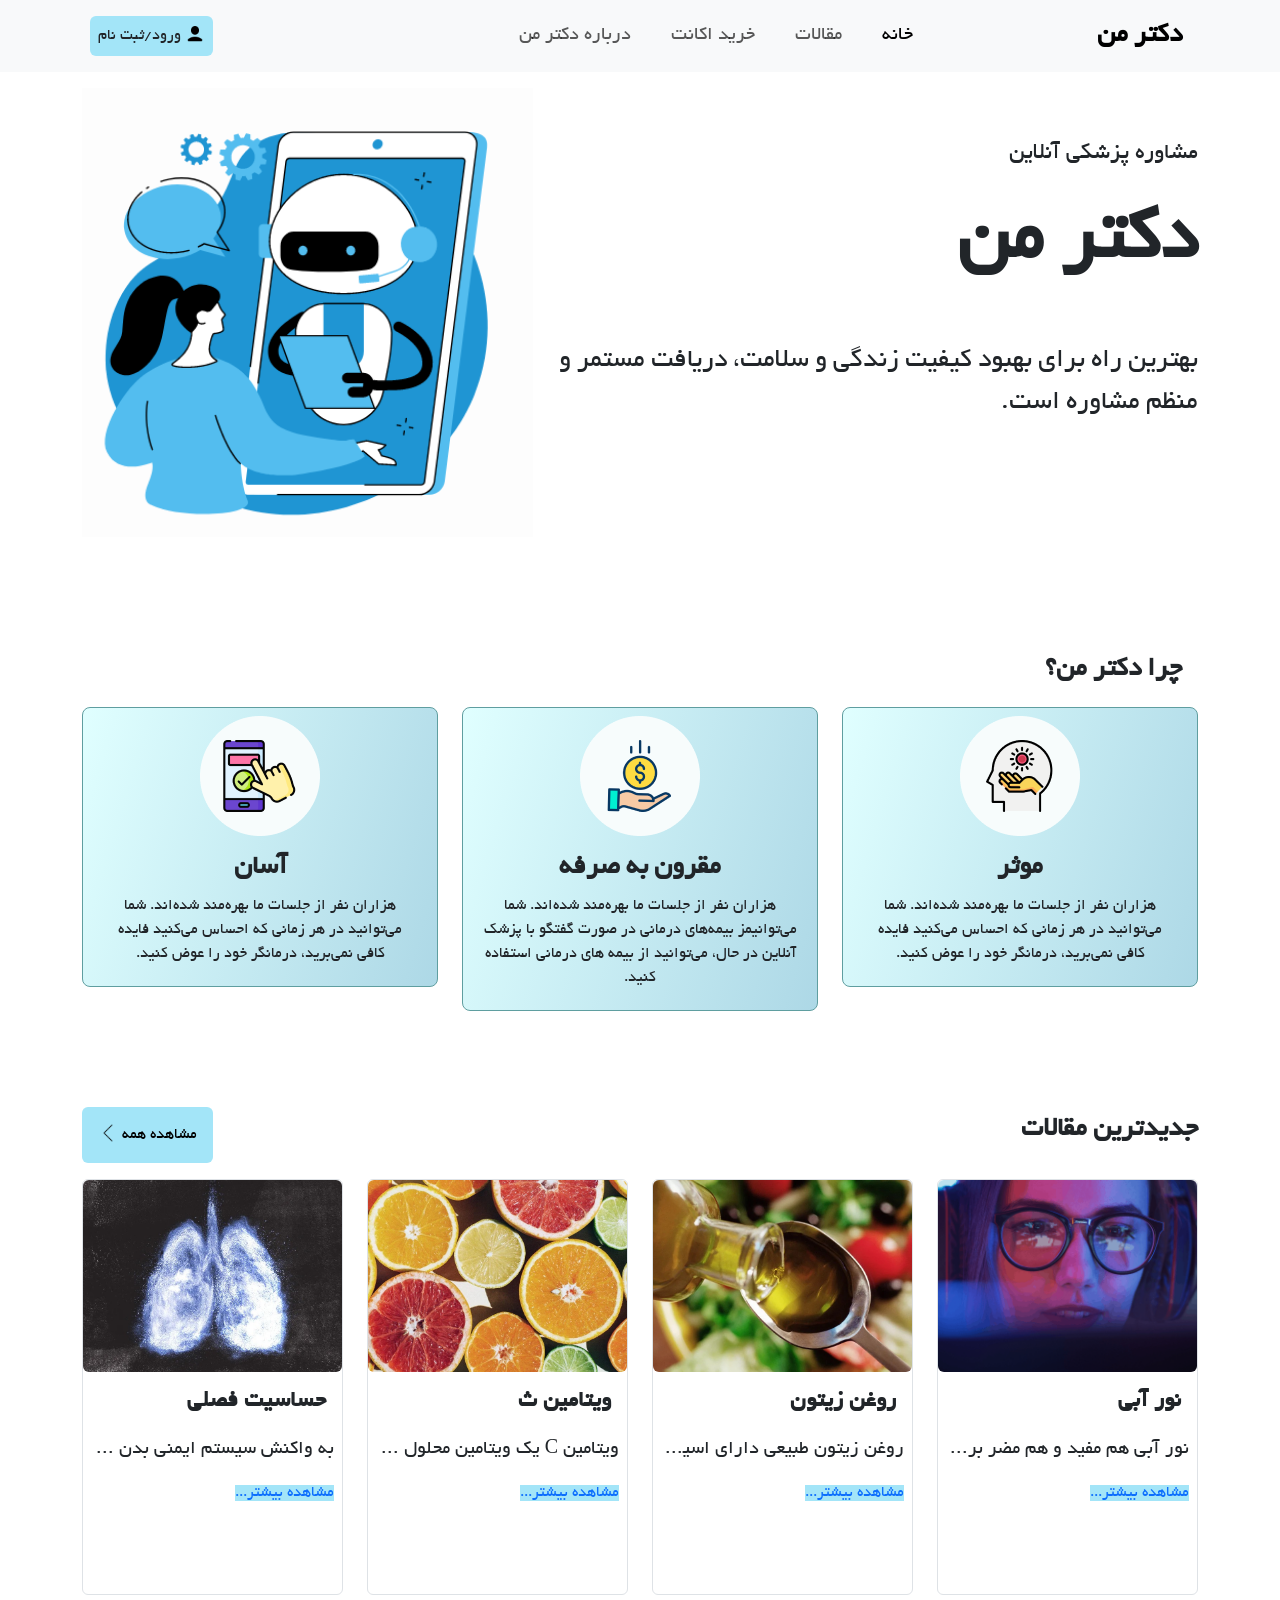
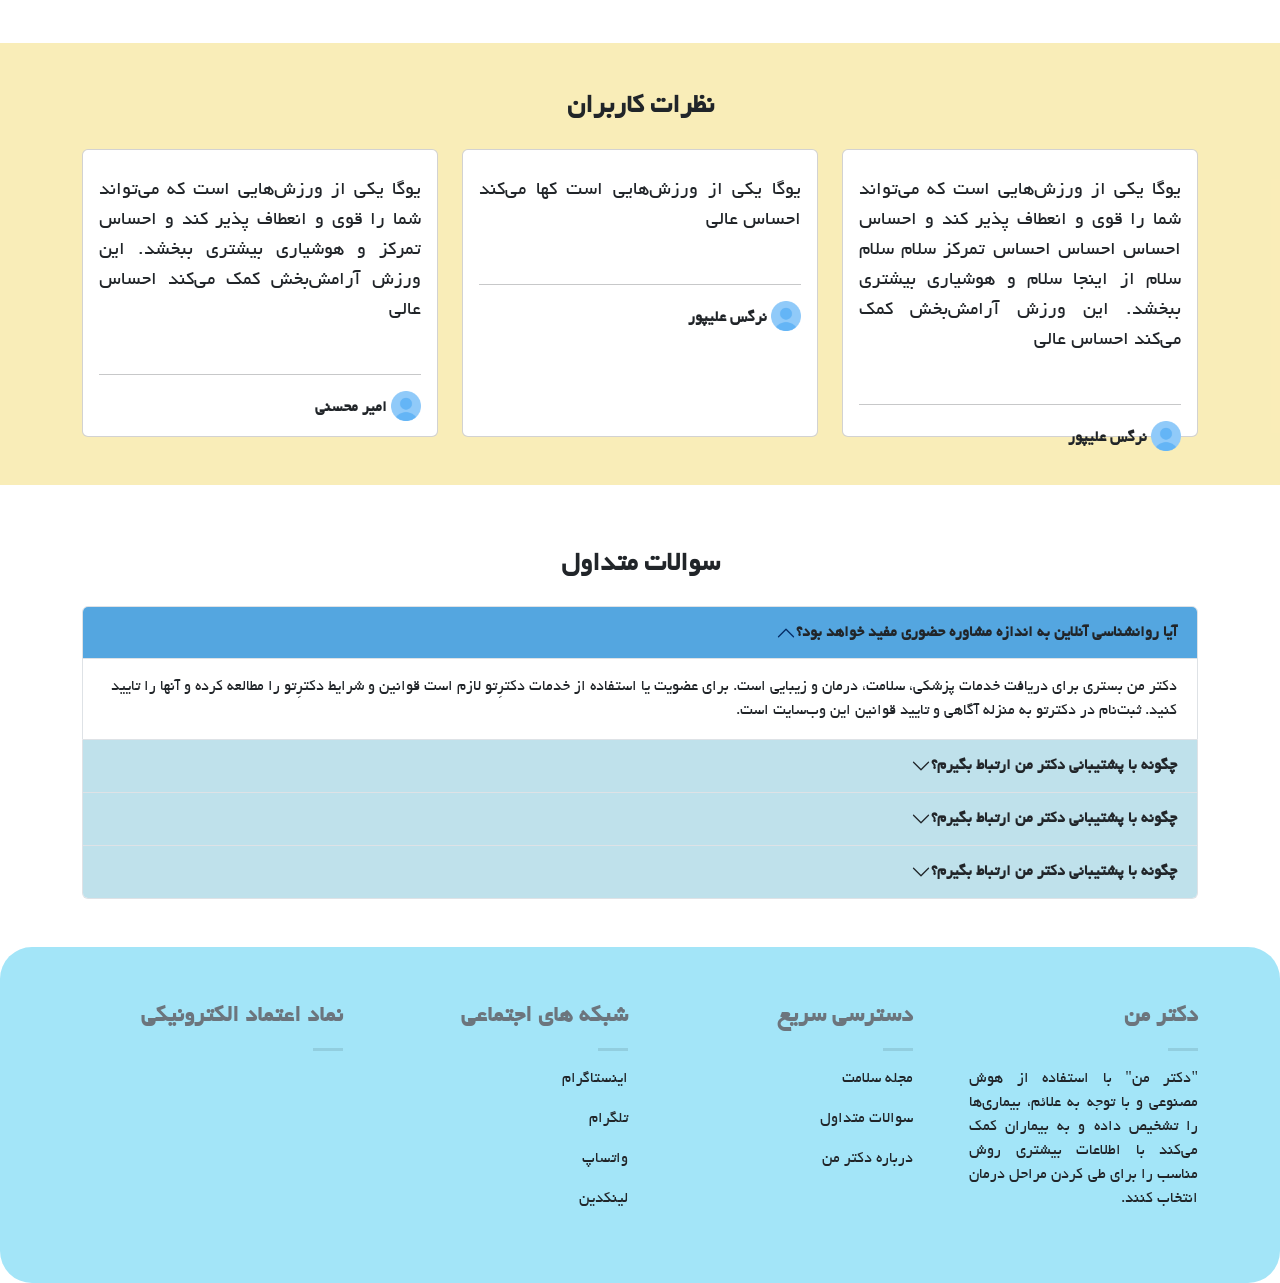
==== index.html @ 0c68558f "Add files via upload" ====
<!DOCTYPE html>
<html lang="fa">
<head>
    <meta charset="UTF-8">
    <meta name="viewport" content="width=device-width, initial-scale=1.0">
    <link href="https://cdn.jsdelivr.net/npm/bootstrap@5.3.3/dist/css/bootstrap.min.css" rel="stylesheet" integrity="sha384-QWTKZyjpPEjISv5WaRU9OFeRpok6YctnYmDr5pNlyT2bRjXh0JMhjY6hW+ALEwIH" crossorigin="anonymous">
    <link rel="stylesheet" href="css/style.css">
    <script src="jquery-3.7.1.min.js"></script>
    <title>Document</title>
</head>
<body>
    <script src="https://cdn.jsdelivr.net/npm/bootstrap@5.3.3/dist/js/bootstrap.bundle.min.js" integrity="sha384-YvpcrYf0tY3lHB60NNkmXc5s9fDVZLESaAA55NDzOxhy9GkcIdslK1eN7N6jIeHz" crossorigin="anonymous"></script>
    <script src="articles.js"></script>
  <header>
    <nav class="navbar navbar-expand-lg bg-body-tertiary">
      <div class="container-fluid container-xl">
        <button class="navbar-toggler" type="button" data-bs-toggle="collapse" data-bs-target="#navbarNavAltMarkup" aria-controls="navbarNavAltMarkup" aria-expanded="false" aria-label="Toggle navigation">
          <span class="navbar-toggler-icon"></span>
        </button>
        <a class="navbar-brand fs-3 fw-bold" href="#">
          دکتر من
        </a>
        <div class="d-lg-none">
          <a href="#" class="text-decoration-none">
            <img src="assets/images/user24.png" alt="">
          </a>
          <a href="#" class="text-decoration-none">
            <img src="assets/images/searcg24/icons8-search-24.png" alt="">
          </a>
        </div>
        <div class="collapse navbar-collapse justify-content-lg-between" id="navbarNavAltMarkup">
          <div class="navbar-nav gap-lg-4 w-75 justify-content-center">
            <a class="nav-link active fs-5" aria-current="page" href="docteroto.html">خانه</a>
            <a class="nav-link fs-5" href="articles.html">مقالات</a>
            <a class="nav-link fs-5" href="buyAccount.html">خرید اکانت</a>
            <!-- <a class="nav-link fs-5" href="#">تماس با ما</a> -->
            <a class="nav-link fs-5" href="AboutDoctoreTo.html">درباره دکتر من</a>
          </div>
          <div class="enter">
            <a href="login.html" class="enter_register text-dark p-2 rounded fs-6 m-2 d-none d-lg-inline-block">
              <img src="assets/images/icons8-user-30.png" width="20px" alt="">
                ورود/ثبت نام
            </a>
          </div>
        </div>


      </div>
    </nav>

    <div class="container-fluid container-xl">
      <div class="row">
        <div class="col-lg-7 col-12">
          <div>
            <p class="fw-light fs-4 mt-5 text-center text-lg-end pt-3">
              مشاوره پزشکی آنلاین
            </p>
            <h1 class="fw-bold title_main_header my-4 text-center text-lg-end">دکتر من</h1>
            <div class="d-lg-none">
              <div>
                <img src="assets/images/col.PNG" class="w-100 main_img justify-content-center">
              </div>
            </div>
            <p class="fw-light fs-3 text-center text-lg-end mt-5">بهترین راه برای بهبود کیفیت زندگی و سلامت، دریافت مستمر و منظم مشاوره است.</p>
          </div>
          <!-- <div class="mt-4 text-center text-lg-end">
            <a href="gpt.html" class="w-10 p-2 ms-3 align-items-center justify-content-center get_consult border border-2 rounded fs-4 fw-bold ">
                دریافت مشاوره
            </a>
            <a href="#" class="w-10 p-2 align-items-center justify-content-center get_consult border border-2 rounded fs-4 fw-bold">
              بیشتر بدانید 
          </a>
          </div> -->
        </div>
        <div class="col-lg-5 col-12 d-none d-lg-block">
          <div>
            <img src="assets/images/col.PNG" class="w-100 main_img justify-content-center pb-5 pt-3">
          </div>
        </div>
      </div>
    </div>
  </header>

  <main>
    <!-- properties -->
    <div class="container-fluid container-xl pb-5 pt-5">
      <div class="header_container_title fs-3 fw-bold p-3">چرا دکتر من؟</div>
      <div class="row row-gap-5">
        <div class="col-12 col-lg-4">
          <div class="box_property mb-1 m-lg-0 box_property_1 d-flex flex-column justify-content-center text-center rounded-3 pt-0">
            <div class="icon_property mb-3">
              <img src="assets/images/effi.png" class="mt-2"  alt="">
            </div>
            <h1 class="fs-3 fw-bold mb-2">موثر</h1>
            <p class="fs-6 lh-md mb-0">هزاران نفر از جلسات ما بهره‌مند شده‌اند. شما می‌توانید در هر زمانی که احساس می‌کنید فایده کافی نمی‌برید، درمانگر خود را عوض کنید.</p>
          </div>
        </div>
        <div class="col-12 col-lg-4">
          <div class="box_property mb-3 m-lg-0 box_property_1 d-flex flex-column justify-content-center text-center rounded-3 pt-0">
            <div class="icon_property mb-3">
              <img src="assets/images/cost.png" class="mt-2" alt="">
            </div>
            <h1 class="fs-3 fw-bold mb-2">مقرون به صرفه</h1>
            <p class="fs-6 lh-md mb-0">هزاران نفر از جلسات ما بهره‌مند شده‌اند. شما می‌توانیمز بیمه‌های درمانی
              در صورت گفتگو با پزشک آنلاین در حال، می‌توانید از بیمه های درمانی استفاده کنید.</p>
          </div>
        </div>
        <div class="col-12 col-lg-4">
          <div class="box_property mb-3 m-lg-0 box_property_1 d-flex flex-column justify-content-center text-center rounded-3 pt-0">
            <div class="icon_property mb-3">
              <img src="assets/images/easy.png" class="mt-2"  alt="">
            </div>
            <h1 class="fs-3 fw-bold mb-2">آسان</h1>
            <p class="fs-6 lh-md mb-0">هزاران نفر از جلسات ما بهره‌مند شده‌اند. شما می‌توانید در هر زمانی که احساس می‌کنید فایده کافی نمی‌برید، درمانگر خود را عوض کنید.</p>
          </div>
        </div>
      </div>
    </div>

    <!-- articles -->
    <div class="container-fluid container-xl">
      <div class="header_container_title d-flex justify-content-between align-items-center mt-5 mb-3">        
        <div class="">
          <h5 class=" fs-3 fw-bold">جدیدترین مقالات</h5>
        </div>
        <div class="more rounded rounded-2 p-3">
          <a href="articles.html" class="check_more text-black">
            <span>مشاهده همه</span>
            <img src="assets/images/icons8-arrow-50.png" width="20px" height="20px">
          </a>
        </div>
      </div>
      <div class="header_container_boxes">
        <div class="row row-gap-5" id="articles">
        </div>
      </div>
    </div>

    <!-- comments -->
    <div class="comments pb-5">
      <div class="container-fluid container-xl">
        <div class="header_container_title text-center align-items-center mt-5 mb-4">  
          <h5 class="fs-3 fw-bold pt-5">نظرات کاربران</h5>      
        </div>
        <div class="header_container_boxes">
          <div class="row row-gap-5" , id="comments">
            <div class="col-12 col-lg-4">
              <div class="card" style="width: 100%; height: 18rem">
                <div class="card-body">
                  <p class="card-text mb-5 fs-5">یوگا یکی از ورزش‌هایی است که می‌تواند شما را قوی و انعطاف پذیر کند و احساس احساس احساس احساس تمرکز سلام سلام سلام از اینجا سلام و هوشیاری بیشتری ببخشد. این ورزش آرامش‌بخش کمک می‌کند احساس عالی</p>
                  <hr>
                  <img src="assets/images/icons8-test-account-48.png" width="30px" alt="">
                  <span class="fw-bold">نرگس علیپور</span>
                </div>
              </div>
            </div>
            <div class="col-12 col-lg-4">
              <div class="card" style="width: 100%; height: 18rem">
                <div class="card-body">
                  <p class="card-text mb-5 fs-5">یوگا یکی از ورزش‌هایی است کها می‌کند احساس عالی</p>
                  <hr>
                  <img src="assets/images/icons8-test-account-48.png" width="30px" alt="">
                  <span class="fw-bold">نرگس علیپور</span>
                </div>
              </div>
            </div>
            <div class="col-12 col-lg-4">
              <div class="card" style="width: 100%; height: 18rem">
                <div class="card-body">
                  <p class="card-text mb-5 fs-5">یوگا یکی از ورزش‌هایی است که می‌تواند شما را قوی و انعطاف پذیر کند و احساس تمرکز و هوشیاری بیشتری ببخشد. این ورزش آرامش‌بخش کمک می‌کند احساس عالی</p>
                  <hr>
                  <img src="assets/images/icons8-test-account-48.png" width="30px" alt="">
                  <span class="fw-bold">امیر محسنی</span>
                </div>
              </div>
            </div>
          </div>
        </div>
      </div>
    </div>

    <!-- questions -->
    <div class="questions pb-5">
      <div class="container-fluid container-xl">
        <div class="header_container_title text-center align-items-center mt-5 mb-4">  
          <h5 class="fs-3 fw-bold pt-3" id="questions">سوالات متداول</h5>      
        </div>
        <div class="header_container_boxes">
          <div class="accordion" id="accordionPanelsStayOpenExample">
            <div class="accordion-item">
              <h2 class="accordion-header">
                <button class="accordion-button text-dark fw-bold" type="button" data-bs-toggle="collapse" data-bs-target="#panelsStayOpen-collapseOne" aria-expanded="true" aria-controls="panelsStayOpen-collapseOne">
                  آیا روانشناسی آنلاین به اندازه مشاوره حضوری مفید خواهد بود؟
                </button>
              </h2>
              <div id="panelsStayOpen-collapseOne" class="accordion-collapse collapse show">
                <div class="accordion-body">
                  دکتر من بستری برای دریافت خدمات پزشکی، سلامت، درمان و زیبایی است. برای عضویت یا استفاده از خدمات دکترِتو لازم است قوانین و شرایط دکترِتو را مطالعه کرده و آنها را تایید کنید. ثبت‌نام در دکترتو به منزله آگاهی و تایید قوانین این وب‌سایت است.
                </div>
              </div>
            </div>
            <div class="accordion-item">
              <h2 class="accordion-header">
                <button class="accordion-button collapsed text-dark fw-bold" type="button" data-bs-toggle="collapse" data-bs-target="#panelsStayOpen-collapseTwo" aria-expanded="false" aria-controls="panelsStayOpen-collapseTwo">
                  چگونه با پشتیبانی دکتر من ارتباط بگیرم؟
                </button>
              </h2>
              <div id="panelsStayOpen-collapseTwo" class="accordion-collapse collapse">
                <div class="accordion-body">
                  .دکتر من بستری برای دریافت خدمات پزشکی، سلامت، درمان و زیبایی است. برای عضویت یا استفاده از خدمات دکترِتو لازم است قوانین و شرایط دکترِتو را مطالعه کرده و آنها را تایید کنید. ثبت‌نام در دکترتو به منزله آگاهی و تایید قوانین این وب‌سایت است
                </div>
              </div>
            </div>
            <div class="accordion-item">
              <h2 class="accordion-header">
                <button class="accordion-button collapsed text-dark fw-bold" type="button" data-bs-toggle="collapse" data-bs-target="#panelsStayOpen-collapseThree" aria-expanded="false" aria-controls="panelsStayOpen-collapseThree">
                  چگونه با پشتیبانی دکتر من ارتباط بگیرم؟
                </button>
              </h2>
              <div id="panelsStayOpen-collapseThree" class="accordion-collapse collapse">
                <div class="accordion-body">
                  دکتر من بستری برای دریافت خدمات پزشکی، سلامت، درمان و زیبایی است. برای عضویت یا استفاده از خدمات دکترِتو لازم است قوانین و شرایط دکترِتو را مطالعه کرده و آنها را تایید کنید. ثبت‌نام در دکترتو به منزله آگاهی و تایید قوانین این وب‌سایت است.
                </div>
              </div>
            </div>
            <div class="accordion-item">
              <h2 class="accordion-header">
                <button class="accordion-button collapsed text-dark fw-bold" type="button" data-bs-toggle="collapse" data-bs-target="#panelsStayOpen-collapseFour" aria-expanded="false" aria-controls="panelsStayOpen-collapseFour">
                  چگونه با پشتیبانی دکتر من ارتباط بگیرم؟
                </button>
              </h2>
              <div id="panelsStayOpen-collapseFour" class="accordion-collapse collapse">
                <div class="accordion-body">
                  دکتر من بستری برای دریافت خدمات پزشکی، سلامت، درمان و زیبایی است. برای عضویت یا استفاده از خدمات دکترِتو لازم است قوانین و شرایط دکترِتو را مطالعه کرده و آنها را تایید کنید. ثبت‌نام در دکترتو به منزله آگاهی و تایید قوانین این وب‌سایت است.
                </div>
              </div>
            </div>
          </div>
        </div>
      </div>
    </div>

  </main>

  <footer>
    <div class="footer rounded-5 p-2">
      <div class="container-fluid container-xl mb-5 mt-5">
        <div class="row">
          <div class="col-12 col-lg-3">
            <ul>
              <li>
                <h4 class="fw-bold fs-4 text-secondary mb-3">دکتر من</h4>
                <div class="divider"></div>
              </li>
              <li>
                <p class="footer_info lh-md">"دکتر من" با استفاده از هوش مصنوعی و با توجه به علائم، بیماری‌ها را تشخیص داده و به بیماران کمک می‌کند با اطلاعات بیشتری روش مناسب را برای طی کردن مراحل درمان انتخاب کنند.</p>
              </li>
            </ul>
          </div>
          <div class="col-6 col-lg-3">
            <ul>
              <li>
                <h4 class="fw-bold fs-4 text-secondary mb-3">دسترسی سریع</h4>
                <div class="divider"></div>
              </li>
              <li>
                <a href="articles.html" class="text-dark mb-3 d-block">مجله سلامت</a>
              </li>
              <li>
                <a href="#questions" class="text-dark mb-3 d-block">سوالات متداول</a>
              </li>
              <li>
                <a href="AboutDoctoreTo.html" class="text-dark mb-3 d-block">درباره دکتر من</a>
              </li>
            </ul>
          </div>
          <div class="col-6 col-lg-3">
            <ul>
              <li>
                <h4 class="fw-bold fs-4 text-secondary mb-3">شبکه های اجتماعی</h4>
                <div class="divider"></div>
              </li>
              <li>
                <a href="" class="text-dark mb-3 d-block">اینستاگرام</a>
              </li>
              <li>
                <a href="" class="text-dark mb-3 d-block">تلگرام</a>
              </li>
              <li>
                <a href="" class="text-dark mb-3 d-block">واتساپ</a>
              </li>
              <li>
                <a href="" class="text-dark mb-3 d-block">لینکدین</a>
              </li>
            </ul>
          </div>
          <div class="col-6 col-lg-3">
            <ul>
              <li>
                <h4 class="fw-bold fs-4 text-secondary mb-3">نماد اعتماد الکترونیکی</h4>
                <div class="divider"></div>
              </li>
            </ul>
          </div>
        </div>
      </div>
    </div>
  </footer>

</body>
</html>
---- css/style.css ----
*{
    padding: 0;
    margin: 0;
    box-sizing: border-box;
}

:root {
    --color_AAD9BB : #AAD9BB;
    --color_80BCBD : #80BCBD;
    --color_ADD8 : #add8e6c5;
    --color_foot : #a3e5f8;
}

body {
    direction: rtl;
    font-family: myYekan;
    /* background-color: var(--color_AAD9BB); */
}

@font-face {
    font-family: myYekan;
    src: url(../assets/fonts/Yekan.ttf);
}

.enter_register{
    background-color: var(--color_foot);
    text-decoration: none;
}

.title_main_header {
    font-size: 80px;
}

.get_consult {
    text-decoration: none;
    color: #3085C3;
    border-color: #3085C3 !important;
}

.main_img {
    width: 100%;
}

@media screen and (max-width:600.98px) {
    .title_main_header {
        font-size: 60px;
    }
}

.box_property {
    /* height: 280px; */
    border: none;
    padding: 20px;
    background: linear-gradient(107deg,#e0ffff,#add8e6);
    border: 1px solid cadetblue;
    
}

.box_account {
    /* height: 280px; */
    border: none;
    padding: 20px;
    background: white;
    border: 1px solid cadetblue;
    
}


ul {
    list-style: none;
}

a {
    text-decoration: none;
}

.divider {
    background-color: rgba(0, 0, 0, .1);
    display: block;
    height: 3px;
    margin: 1em 0;
    max-width: 30px;
    width: 100%;
}


.card-img-top {
    width: 100%;
    height: 12rem;
    object-fit: cover;
}

.card-img-top2 {
    width: 100%;
    height: 32rem;
    object-fit: cover;
}

.card-text {
    text-align: justify;
    font-size: 20px;
    margin-top: 10px;
  }

.more{
    background-color: var(--color_foot);
}

.check_more {
    background-color: var(--color_foot);
}


.comments {
    /* background-color: #f6e18b; */
    background-color: #f6e18b9b;
}


.questions {
    background-color: #ffffff;
}

.accordion {
	--bs-accordion-btn-color: ghostwhite;
	--bs-accordion-btn-bg: #add8e6c5;
	--bs-accordion-active-color: #3085C3;
	--bs-accordion-active-bg: #54a6e0;
}


.log_in {
    width: 38%;
    margin: 30px auto;
    padding: 20px;
    box-shadow: 0px 5px 10px 0px rgba(0, 0, 0, 0.5); 
    /* background-color: #d7f3a3; */
}

.mylink {
    margin: 10px auto;
}


.log_in_email:hover {
    color: rgb(2, 64, 81);
  }

.log_in_phone:hover {
    color: rgb(2, 64, 81);
}


.footer {
    background-color: var(--color_foot);
}

.footer_info {
    text-align: justify;
}
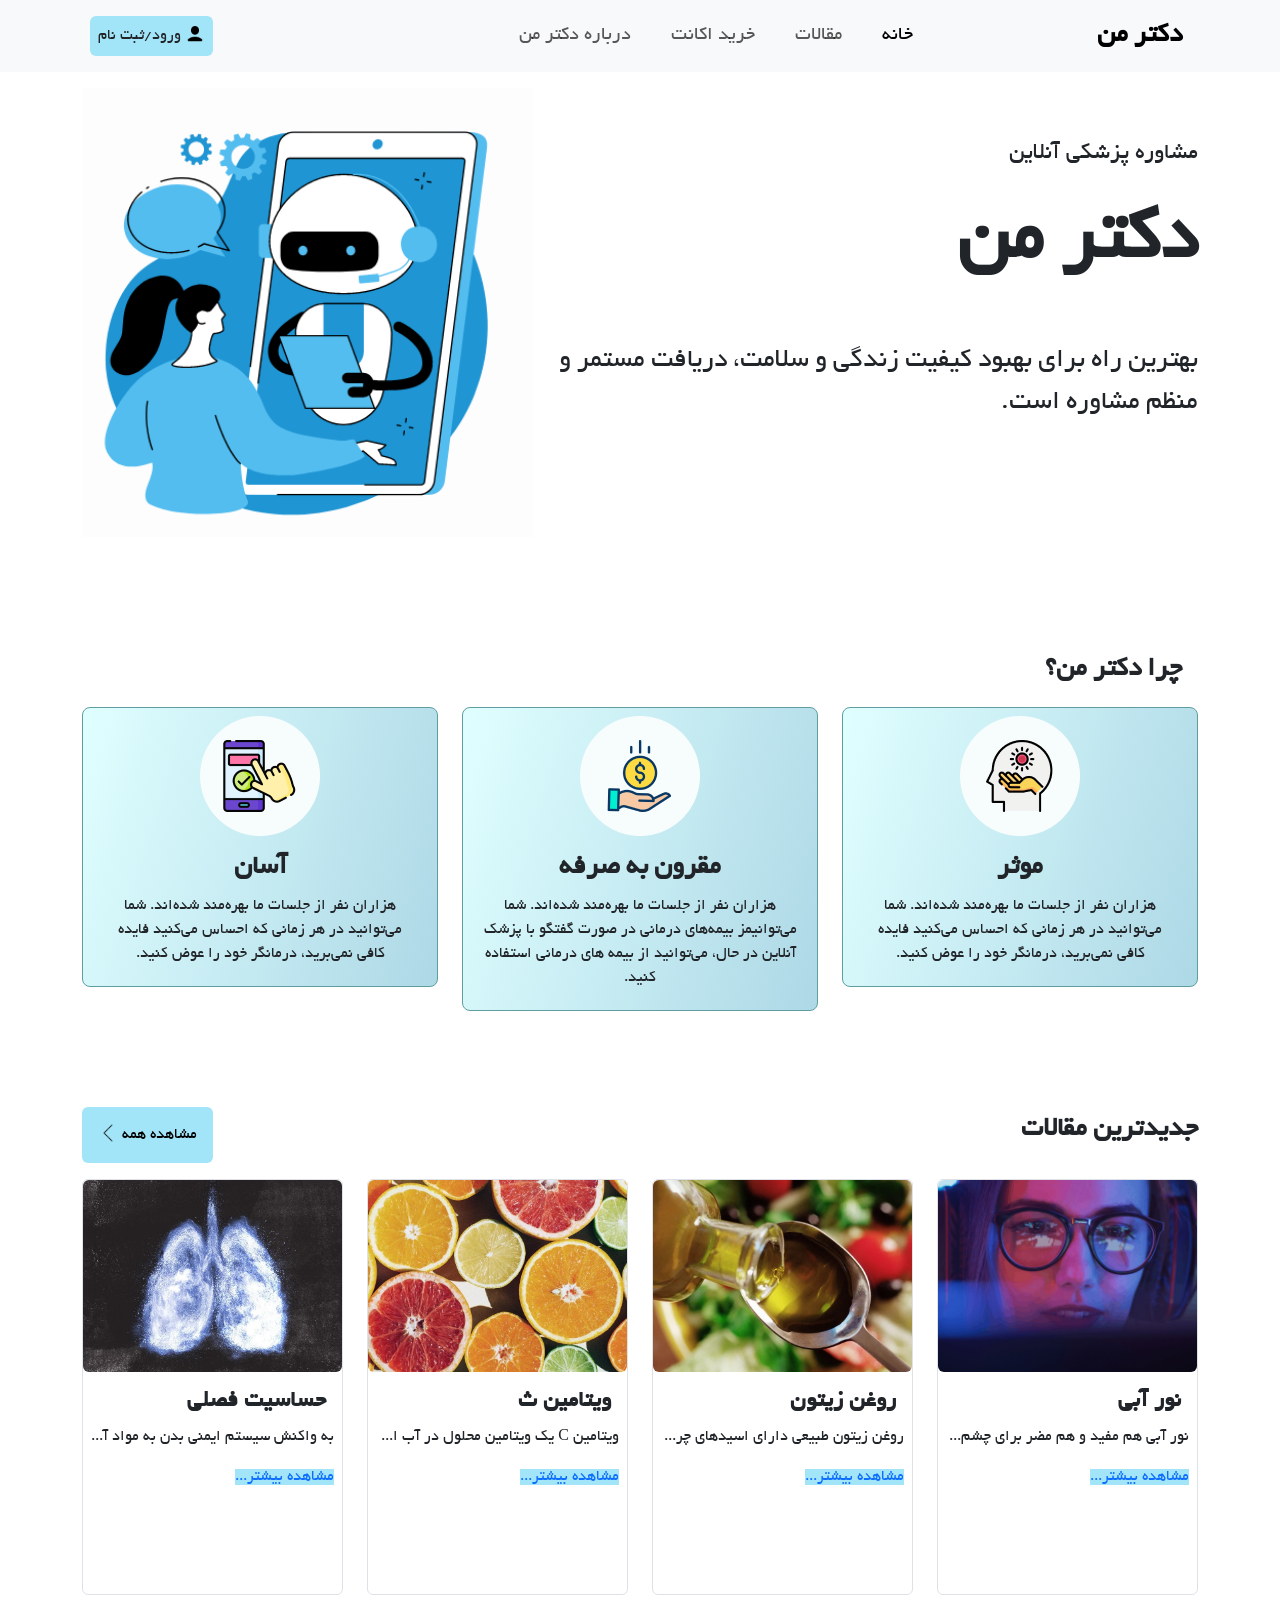
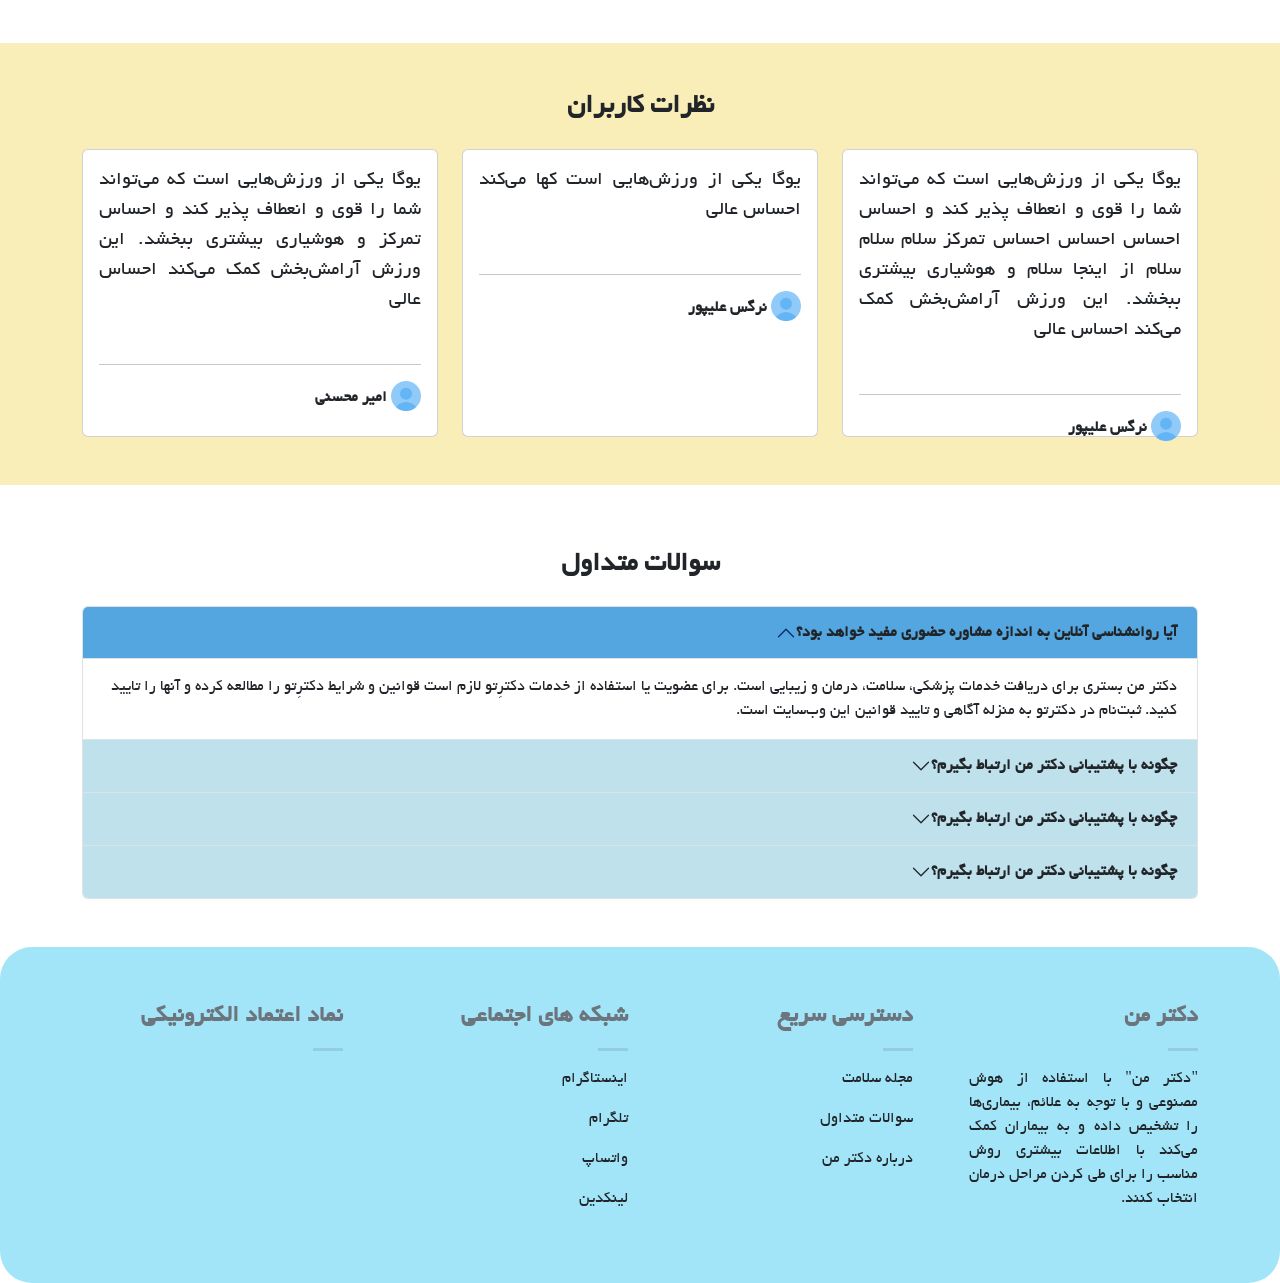
==== commit f7a38bf2: "new version" ====
--- a/index.html
+++ b/index.html
@@ -1,311 +1,311 @@
-<!DOCTYPE html>
-<html lang="fa">
-<head>
-    <meta charset="UTF-8">
-    <meta name="viewport" content="width=device-width, initial-scale=1.0">
-    <link href="https://cdn.jsdelivr.net/npm/bootstrap@5.3.3/dist/css/bootstrap.min.css" rel="stylesheet" integrity="sha384-QWTKZyjpPEjISv5WaRU9OFeRpok6YctnYmDr5pNlyT2bRjXh0JMhjY6hW+ALEwIH" crossorigin="anonymous">
-    <link rel="stylesheet" href="css/style.css">
-    <script src="jquery-3.7.1.min.js"></script>
-    <title>Document</title>
-</head>
-<body>
-    <script src="https://cdn.jsdelivr.net/npm/bootstrap@5.3.3/dist/js/bootstrap.bundle.min.js" integrity="sha384-YvpcrYf0tY3lHB60NNkmXc5s9fDVZLESaAA55NDzOxhy9GkcIdslK1eN7N6jIeHz" crossorigin="anonymous"></script>
-    <script src="articles.js"></script>
-  <header>
-    <nav class="navbar navbar-expand-lg bg-body-tertiary">
-      <div class="container-fluid container-xl">
-        <button class="navbar-toggler" type="button" data-bs-toggle="collapse" data-bs-target="#navbarNavAltMarkup" aria-controls="navbarNavAltMarkup" aria-expanded="false" aria-label="Toggle navigation">
-          <span class="navbar-toggler-icon"></span>
-        </button>
-        <a class="navbar-brand fs-3 fw-bold" href="#">
-          دکتر من
-        </a>
-        <div class="d-lg-none">
-          <a href="#" class="text-decoration-none">
-            <img src="assets/images/user24.png" alt="">
-          </a>
-          <a href="#" class="text-decoration-none">
-            <img src="assets/images/searcg24/icons8-search-24.png" alt="">
-          </a>
-        </div>
-        <div class="collapse navbar-collapse justify-content-lg-between" id="navbarNavAltMarkup">
-          <div class="navbar-nav gap-lg-4 w-75 justify-content-center">
-            <a class="nav-link active fs-5" aria-current="page" href="docteroto.html">خانه</a>
-            <a class="nav-link fs-5" href="articles.html">مقالات</a>
-            <a class="nav-link fs-5" href="buyAccount.html">خرید اکانت</a>
-            <!-- <a class="nav-link fs-5" href="#">تماس با ما</a> -->
-            <a class="nav-link fs-5" href="AboutDoctoreTo.html">درباره دکتر من</a>
-          </div>
-          <div class="enter">
-            <a href="login.html" class="enter_register text-dark p-2 rounded fs-6 m-2 d-none d-lg-inline-block">
-              <img src="assets/images/icons8-user-30.png" width="20px" alt="">
-                ورود/ثبت نام
-            </a>
-          </div>
-        </div>
-
-
-      </div>
-    </nav>
-
-    <div class="container-fluid container-xl">
-      <div class="row">
-        <div class="col-lg-7 col-12">
-          <div>
-            <p class="fw-light fs-4 mt-5 text-center text-lg-end pt-3">
-              مشاوره پزشکی آنلاین
-            </p>
-            <h1 class="fw-bold title_main_header my-4 text-center text-lg-end">دکتر من</h1>
-            <div class="d-lg-none">
-              <div>
-                <img src="assets/images/col.PNG" class="w-100 main_img justify-content-center">
-              </div>
-            </div>
-            <p class="fw-light fs-3 text-center text-lg-end mt-5">بهترین راه برای بهبود کیفیت زندگی و سلامت، دریافت مستمر و منظم مشاوره است.</p>
-          </div>
-          <!-- <div class="mt-4 text-center text-lg-end">
-            <a href="gpt.html" class="w-10 p-2 ms-3 align-items-center justify-content-center get_consult border border-2 rounded fs-4 fw-bold ">
-                دریافت مشاوره
-            </a>
-            <a href="#" class="w-10 p-2 align-items-center justify-content-center get_consult border border-2 rounded fs-4 fw-bold">
-              بیشتر بدانید 
-          </a>
-          </div> -->
-        </div>
-        <div class="col-lg-5 col-12 d-none d-lg-block">
-          <div>
-            <img src="assets/images/col.PNG" class="w-100 main_img justify-content-center pb-5 pt-3">
-          </div>
-        </div>
-      </div>
-    </div>
-  </header>
-
-  <main>
-    <!-- properties -->
-    <div class="container-fluid container-xl pb-5 pt-5">
-      <div class="header_container_title fs-3 fw-bold p-3">چرا دکتر من؟</div>
-      <div class="row row-gap-5">
-        <div class="col-12 col-lg-4">
-          <div class="box_property mb-1 m-lg-0 box_property_1 d-flex flex-column justify-content-center text-center rounded-3 pt-0">
-            <div class="icon_property mb-3">
-              <img src="assets/images/effi.png" class="mt-2"  alt="">
-            </div>
-            <h1 class="fs-3 fw-bold mb-2">موثر</h1>
-            <p class="fs-6 lh-md mb-0">هزاران نفر از جلسات ما بهره‌مند شده‌اند. شما می‌توانید در هر زمانی که احساس می‌کنید فایده کافی نمی‌برید، درمانگر خود را عوض کنید.</p>
-          </div>
-        </div>
-        <div class="col-12 col-lg-4">
-          <div class="box_property mb-3 m-lg-0 box_property_1 d-flex flex-column justify-content-center text-center rounded-3 pt-0">
-            <div class="icon_property mb-3">
-              <img src="assets/images/cost.png" class="mt-2" alt="">
-            </div>
-            <h1 class="fs-3 fw-bold mb-2">مقرون به صرفه</h1>
-            <p class="fs-6 lh-md mb-0">هزاران نفر از جلسات ما بهره‌مند شده‌اند. شما می‌توانیمز بیمه‌های درمانی
-              در صورت گفتگو با پزشک آنلاین در حال، می‌توانید از بیمه های درمانی استفاده کنید.</p>
-          </div>
-        </div>
-        <div class="col-12 col-lg-4">
-          <div class="box_property mb-3 m-lg-0 box_property_1 d-flex flex-column justify-content-center text-center rounded-3 pt-0">
-            <div class="icon_property mb-3">
-              <img src="assets/images/easy.png" class="mt-2"  alt="">
-            </div>
-            <h1 class="fs-3 fw-bold mb-2">آسان</h1>
-            <p class="fs-6 lh-md mb-0">هزاران نفر از جلسات ما بهره‌مند شده‌اند. شما می‌توانید در هر زمانی که احساس می‌کنید فایده کافی نمی‌برید، درمانگر خود را عوض کنید.</p>
-          </div>
-        </div>
-      </div>
-    </div>
-
-    <!-- articles -->
-    <div class="container-fluid container-xl">
-      <div class="header_container_title d-flex justify-content-between align-items-center mt-5 mb-3">        
-        <div class="">
-          <h5 class=" fs-3 fw-bold">جدیدترین مقالات</h5>
-        </div>
-        <div class="more rounded rounded-2 p-3">
-          <a href="articles.html" class="check_more text-black">
-            <span>مشاهده همه</span>
-            <img src="assets/images/icons8-arrow-50.png" width="20px" height="20px">
-          </a>
-        </div>
-      </div>
-      <div class="header_container_boxes">
-        <div class="row row-gap-5" id="articles">
-        </div>
-      </div>
-    </div>
-
-    <!-- comments -->
-    <div class="comments pb-5">
-      <div class="container-fluid container-xl">
-        <div class="header_container_title text-center align-items-center mt-5 mb-4">  
-          <h5 class="fs-3 fw-bold pt-5">نظرات کاربران</h5>      
-        </div>
-        <div class="header_container_boxes">
-          <div class="row row-gap-5" , id="comments">
-            <div class="col-12 col-lg-4">
-              <div class="card" style="width: 100%; height: 18rem">
-                <div class="card-body">
-                  <p class="card-text mb-5 fs-5">یوگا یکی از ورزش‌هایی است که می‌تواند شما را قوی و انعطاف پذیر کند و احساس احساس احساس احساس تمرکز سلام سلام سلام از اینجا سلام و هوشیاری بیشتری ببخشد. این ورزش آرامش‌بخش کمک می‌کند احساس عالی</p>
-                  <hr>
-                  <img src="assets/images/icons8-test-account-48.png" width="30px" alt="">
-                  <span class="fw-bold">نرگس علیپور</span>
-                </div>
-              </div>
-            </div>
-            <div class="col-12 col-lg-4">
-              <div class="card" style="width: 100%; height: 18rem">
-                <div class="card-body">
-                  <p class="card-text mb-5 fs-5">یوگا یکی از ورزش‌هایی است کها می‌کند احساس عالی</p>
-                  <hr>
-                  <img src="assets/images/icons8-test-account-48.png" width="30px" alt="">
-                  <span class="fw-bold">نرگس علیپور</span>
-                </div>
-              </div>
-            </div>
-            <div class="col-12 col-lg-4">
-              <div class="card" style="width: 100%; height: 18rem">
-                <div class="card-body">
-                  <p class="card-text mb-5 fs-5">یوگا یکی از ورزش‌هایی است که می‌تواند شما را قوی و انعطاف پذیر کند و احساس تمرکز و هوشیاری بیشتری ببخشد. این ورزش آرامش‌بخش کمک می‌کند احساس عالی</p>
-                  <hr>
-                  <img src="assets/images/icons8-test-account-48.png" width="30px" alt="">
-                  <span class="fw-bold">امیر محسنی</span>
-                </div>
-              </div>
-            </div>
-          </div>
-        </div>
-      </div>
-    </div>
-
-    <!-- questions -->
-    <div class="questions pb-5">
-      <div class="container-fluid container-xl">
-        <div class="header_container_title text-center align-items-center mt-5 mb-4">  
-          <h5 class="fs-3 fw-bold pt-3" id="questions">سوالات متداول</h5>      
-        </div>
-        <div class="header_container_boxes">
-          <div class="accordion" id="accordionPanelsStayOpenExample">
-            <div class="accordion-item">
-              <h2 class="accordion-header">
-                <button class="accordion-button text-dark fw-bold" type="button" data-bs-toggle="collapse" data-bs-target="#panelsStayOpen-collapseOne" aria-expanded="true" aria-controls="panelsStayOpen-collapseOne">
-                  آیا روانشناسی آنلاین به اندازه مشاوره حضوری مفید خواهد بود؟
-                </button>
-              </h2>
-              <div id="panelsStayOpen-collapseOne" class="accordion-collapse collapse show">
-                <div class="accordion-body">
-                  دکتر من بستری برای دریافت خدمات پزشکی، سلامت، درمان و زیبایی است. برای عضویت یا استفاده از خدمات دکترِتو لازم است قوانین و شرایط دکترِتو را مطالعه کرده و آنها را تایید کنید. ثبت‌نام در دکترتو به منزله آگاهی و تایید قوانین این وب‌سایت است.
-                </div>
-              </div>
-            </div>
-            <div class="accordion-item">
-              <h2 class="accordion-header">
-                <button class="accordion-button collapsed text-dark fw-bold" type="button" data-bs-toggle="collapse" data-bs-target="#panelsStayOpen-collapseTwo" aria-expanded="false" aria-controls="panelsStayOpen-collapseTwo">
-                  چگونه با پشتیبانی دکتر من ارتباط بگیرم؟
-                </button>
-              </h2>
-              <div id="panelsStayOpen-collapseTwo" class="accordion-collapse collapse">
-                <div class="accordion-body">
-                  .دکتر من بستری برای دریافت خدمات پزشکی، سلامت، درمان و زیبایی است. برای عضویت یا استفاده از خدمات دکترِتو لازم است قوانین و شرایط دکترِتو را مطالعه کرده و آنها را تایید کنید. ثبت‌نام در دکترتو به منزله آگاهی و تایید قوانین این وب‌سایت است
-                </div>
-              </div>
-            </div>
-            <div class="accordion-item">
-              <h2 class="accordion-header">
-                <button class="accordion-button collapsed text-dark fw-bold" type="button" data-bs-toggle="collapse" data-bs-target="#panelsStayOpen-collapseThree" aria-expanded="false" aria-controls="panelsStayOpen-collapseThree">
-                  چگونه با پشتیبانی دکتر من ارتباط بگیرم؟
-                </button>
-              </h2>
-              <div id="panelsStayOpen-collapseThree" class="accordion-collapse collapse">
-                <div class="accordion-body">
-                  دکتر من بستری برای دریافت خدمات پزشکی، سلامت، درمان و زیبایی است. برای عضویت یا استفاده از خدمات دکترِتو لازم است قوانین و شرایط دکترِتو را مطالعه کرده و آنها را تایید کنید. ثبت‌نام در دکترتو به منزله آگاهی و تایید قوانین این وب‌سایت است.
-                </div>
-              </div>
-            </div>
-            <div class="accordion-item">
-              <h2 class="accordion-header">
-                <button class="accordion-button collapsed text-dark fw-bold" type="button" data-bs-toggle="collapse" data-bs-target="#panelsStayOpen-collapseFour" aria-expanded="false" aria-controls="panelsStayOpen-collapseFour">
-                  چگونه با پشتیبانی دکتر من ارتباط بگیرم؟
-                </button>
-              </h2>
-              <div id="panelsStayOpen-collapseFour" class="accordion-collapse collapse">
-                <div class="accordion-body">
-                  دکتر من بستری برای دریافت خدمات پزشکی، سلامت، درمان و زیبایی است. برای عضویت یا استفاده از خدمات دکترِتو لازم است قوانین و شرایط دکترِتو را مطالعه کرده و آنها را تایید کنید. ثبت‌نام در دکترتو به منزله آگاهی و تایید قوانین این وب‌سایت است.
-                </div>
-              </div>
-            </div>
-          </div>
-        </div>
-      </div>
-    </div>
-
-  </main>
-
-  <footer>
-    <div class="footer rounded-5 p-2">
-      <div class="container-fluid container-xl mb-5 mt-5">
-        <div class="row">
-          <div class="col-12 col-lg-3">
-            <ul>
-              <li>
-                <h4 class="fw-bold fs-4 text-secondary mb-3">دکتر من</h4>
-                <div class="divider"></div>
-              </li>
-              <li>
-                <p class="footer_info lh-md">"دکتر من" با استفاده از هوش مصنوعی و با توجه به علائم، بیماری‌ها را تشخیص داده و به بیماران کمک می‌کند با اطلاعات بیشتری روش مناسب را برای طی کردن مراحل درمان انتخاب کنند.</p>
-              </li>
-            </ul>
-          </div>
-          <div class="col-6 col-lg-3">
-            <ul>
-              <li>
-                <h4 class="fw-bold fs-4 text-secondary mb-3">دسترسی سریع</h4>
-                <div class="divider"></div>
-              </li>
-              <li>
-                <a href="articles.html" class="text-dark mb-3 d-block">مجله سلامت</a>
-              </li>
-              <li>
-                <a href="#questions" class="text-dark mb-3 d-block">سوالات متداول</a>
-              </li>
-              <li>
-                <a href="AboutDoctoreTo.html" class="text-dark mb-3 d-block">درباره دکتر من</a>
-              </li>
-            </ul>
-          </div>
-          <div class="col-6 col-lg-3">
-            <ul>
-              <li>
-                <h4 class="fw-bold fs-4 text-secondary mb-3">شبکه های اجتماعی</h4>
-                <div class="divider"></div>
-              </li>
-              <li>
-                <a href="" class="text-dark mb-3 d-block">اینستاگرام</a>
-              </li>
-              <li>
-                <a href="" class="text-dark mb-3 d-block">تلگرام</a>
-              </li>
-              <li>
-                <a href="" class="text-dark mb-3 d-block">واتساپ</a>
-              </li>
-              <li>
-                <a href="" class="text-dark mb-3 d-block">لینکدین</a>
-              </li>
-            </ul>
-          </div>
-          <div class="col-6 col-lg-3">
-            <ul>
-              <li>
-                <h4 class="fw-bold fs-4 text-secondary mb-3">نماد اعتماد الکترونیکی</h4>
-                <div class="divider"></div>
-              </li>
-            </ul>
-          </div>
-        </div>
-      </div>
-    </div>
-  </footer>
-
-</body>
+<!DOCTYPE html>
+<html lang="fa">
+<head>
+    <meta charset="UTF-8">
+    <meta name="viewport" content="width=device-width, initial-scale=1.0">
+    <link href="https://cdn.jsdelivr.net/npm/bootstrap@5.3.3/dist/css/bootstrap.min.css" rel="stylesheet" integrity="sha384-QWTKZyjpPEjISv5WaRU9OFeRpok6YctnYmDr5pNlyT2bRjXh0JMhjY6hW+ALEwIH" crossorigin="anonymous">
+    <link rel="stylesheet" href="css/style.css">
+    <script src="jquery-3.7.1.min.js"></script>
+    <title>Document</title>
+</head>
+<body>
+    <script src="https://cdn.jsdelivr.net/npm/bootstrap@5.3.3/dist/js/bootstrap.bundle.min.js" integrity="sha384-YvpcrYf0tY3lHB60NNkmXc5s9fDVZLESaAA55NDzOxhy9GkcIdslK1eN7N6jIeHz" crossorigin="anonymous"></script>
+    <script src="articles.js"></script>
+  <header>
+    <nav class="navbar navbar-expand-lg bg-body-tertiary">
+      <div class="container-fluid container-xl">
+        <button class="navbar-toggler" type="button" data-bs-toggle="collapse" data-bs-target="#navbarNavAltMarkup" aria-controls="navbarNavAltMarkup" aria-expanded="false" aria-label="Toggle navigation">
+          <span class="navbar-toggler-icon"></span>
+        </button>
+        <a class="navbar-brand fs-3 fw-bold" href="#">
+          دکتر من
+        </a>
+        <div class="d-lg-none">
+          <a href="#" class="text-decoration-none">
+            <img src="assets/images/user24.png" alt="">
+          </a>
+          <a href="#" class="text-decoration-none">
+            <img src="assets/images/searcg24/icons8-search-24.png" alt="">
+          </a>
+        </div>
+        <div class="collapse navbar-collapse justify-content-lg-between" id="navbarNavAltMarkup">
+          <div class="navbar-nav gap-lg-4 w-75 justify-content-center">
+            <a class="nav-link active fs-5" aria-current="page" href="docteroto.html">خانه</a>
+            <a class="nav-link fs-5" href="articles.html">مقالات</a>
+            <a class="nav-link fs-5" href="buyAccount.html">خرید اکانت</a>
+            <!-- <a class="nav-link fs-5" href="#">تماس با ما</a> -->
+            <a class="nav-link fs-5" href="AboutDoctoreTo.html">درباره دکتر من</a>
+          </div>
+          <div class="enter">
+            <a href="login.html" class="enter_register text-dark p-2 rounded fs-6 m-2 d-none d-lg-inline-block">
+              <img src="assets/images/icons8-user-30.png" width="20px" alt="">
+                ورود/ثبت نام
+            </a>
+          </div>
+        </div>
+
+
+      </div>
+    </nav>
+
+    <div class="container-fluid container-xl">
+      <div class="row">
+        <div class="col-lg-7 col-12">
+          <div>
+            <p class="fw-light fs-4 mt-5 text-center text-lg-end pt-3">
+              مشاوره پزشکی آنلاین
+            </p>
+            <h1 class="fw-bold title_main_header my-4 text-center text-lg-end">دکتر من</h1>
+            <div class="d-lg-none">
+              <div>
+                <img src="assets/images/col.PNG" class="w-100 main_img justify-content-center">
+              </div>
+            </div>
+            <p class="fw-light fs-3 text-center text-lg-end mt-5">بهترین راه برای بهبود کیفیت زندگی و سلامت، دریافت مستمر و منظم مشاوره است.</p>
+          </div>
+          <!-- <div class="mt-4 text-center text-lg-end">
+            <a href="gpt.html" class="w-10 p-2 ms-3 align-items-center justify-content-center get_consult border border-2 rounded fs-4 fw-bold ">
+                دریافت مشاوره
+            </a>
+            <a href="#" class="w-10 p-2 align-items-center justify-content-center get_consult border border-2 rounded fs-4 fw-bold">
+              بیشتر بدانید 
+          </a>
+          </div> -->
+        </div>
+        <div class="col-lg-5 col-12 d-none d-lg-block">
+          <div>
+            <img src="assets/images/col.PNG" class="w-100 main_img justify-content-center pb-5 pt-3">
+          </div>
+        </div>
+      </div>
+    </div>
+  </header>
+
+  <main>
+    <!-- properties -->
+    <div class="container-fluid container-xl pb-5 pt-5">
+      <div class="header_container_title fs-3 fw-bold p-3">چرا دکتر من؟</div>
+      <div class="row row-gap-5">
+        <div class="col-12 col-lg-4">
+          <div class="box_property mb-1 m-lg-0 box_property_1 d-flex flex-column justify-content-center text-center rounded-3 pt-0">
+            <div class="icon_property mb-3">
+              <img src="assets/images/effi.png" class="mt-2"  alt="">
+            </div>
+            <h1 class="fs-3 fw-bold mb-2">موثر</h1>
+            <p class="fs-6 lh-md mb-0">هزاران نفر از جلسات ما بهره‌مند شده‌اند. شما می‌توانید در هر زمانی که احساس می‌کنید فایده کافی نمی‌برید، درمانگر خود را عوض کنید.</p>
+          </div>
+        </div>
+        <div class="col-12 col-lg-4">
+          <div class="box_property mb-3 m-lg-0 box_property_1 d-flex flex-column justify-content-center text-center rounded-3 pt-0">
+            <div class="icon_property mb-3">
+              <img src="assets/images/cost.png" class="mt-2" alt="">
+            </div>
+            <h1 class="fs-3 fw-bold mb-2">مقرون به صرفه</h1>
+            <p class="fs-6 lh-md mb-0">هزاران نفر از جلسات ما بهره‌مند شده‌اند. شما می‌توانیمز بیمه‌های درمانی
+              در صورت گفتگو با پزشک آنلاین در حال، می‌توانید از بیمه های درمانی استفاده کنید.</p>
+          </div>
+        </div>
+        <div class="col-12 col-lg-4">
+          <div class="box_property mb-3 m-lg-0 box_property_1 d-flex flex-column justify-content-center text-center rounded-3 pt-0">
+            <div class="icon_property mb-3">
+              <img src="assets/images/easy.png" class="mt-2"  alt="">
+            </div>
+            <h1 class="fs-3 fw-bold mb-2">آسان</h1>
+            <p class="fs-6 lh-md mb-0">هزاران نفر از جلسات ما بهره‌مند شده‌اند. شما می‌توانید در هر زمانی که احساس می‌کنید فایده کافی نمی‌برید، درمانگر خود را عوض کنید.</p>
+          </div>
+        </div>
+      </div>
+    </div>
+
+    <!-- articles -->
+    <div class="container-fluid container-xl">
+      <div class="header_container_title d-flex justify-content-between align-items-center mt-5 mb-3">        
+        <div class="">
+          <h5 class=" fs-3 fw-bold">جدیدترین مقالات</h5>
+        </div>
+        <div class="more rounded rounded-2 p-3">
+          <a href="articles.html" class="check_more text-black">
+            <span>مشاهده همه</span>
+            <img src="assets/images/icons8-arrow-50.png" width="20px" height="20px">
+          </a>
+        </div>
+      </div>
+      <div class="header_container_boxes">
+        <div class="row row-gap-5" id="articles">
+        </div>
+      </div>
+    </div>
+
+    <!-- comments -->
+    <div class="comments pb-5">
+      <div class="container-fluid container-xl">
+        <div class="header_container_title text-center align-items-center mt-5 mb-4">  
+          <h5 class="fs-3 fw-bold pt-5">نظرات کاربران</h5>      
+        </div>
+        <div class="header_container_boxes">
+          <div class="row row-gap-5" , id="comments">
+            <div class="col-12 col-lg-4">
+              <div class="card" style="width: 100%; height: 18rem">
+                <div class="card-body">
+                  <p class="card-text mb-5 fs-5">یوگا یکی از ورزش‌هایی است که می‌تواند شما را قوی و انعطاف پذیر کند و احساس احساس احساس احساس تمرکز سلام سلام سلام از اینجا سلام و هوشیاری بیشتری ببخشد. این ورزش آرامش‌بخش کمک می‌کند احساس عالی</p>
+                  <hr>
+                  <img src="assets/images/icons8-test-account-48.png" width="30px" alt="">
+                  <span class="fw-bold">نرگس علیپور</span>
+                </div>
+              </div>
+            </div>
+            <div class="col-12 col-lg-4">
+              <div class="card" style="width: 100%; height: 18rem">
+                <div class="card-body">
+                  <p class="card-text mb-5 fs-5">یوگا یکی از ورزش‌هایی است کها می‌کند احساس عالی</p>
+                  <hr>
+                  <img src="assets/images/icons8-test-account-48.png" width="30px" alt="">
+                  <span class="fw-bold">نرگس علیپور</span>
+                </div>
+              </div>
+            </div>
+            <div class="col-12 col-lg-4">
+              <div class="card" style="width: 100%; height: 18rem">
+                <div class="card-body">
+                  <p class="card-text mb-5 fs-5">یوگا یکی از ورزش‌هایی است که می‌تواند شما را قوی و انعطاف پذیر کند و احساس تمرکز و هوشیاری بیشتری ببخشد. این ورزش آرامش‌بخش کمک می‌کند احساس عالی</p>
+                  <hr>
+                  <img src="assets/images/icons8-test-account-48.png" width="30px" alt="">
+                  <span class="fw-bold">امیر محسنی</span>
+                </div>
+              </div>
+            </div>
+          </div>
+        </div>
+      </div>
+    </div>
+
+    <!-- questions -->
+    <div class="questions pb-5">
+      <div class="container-fluid container-xl">
+        <div class="header_container_title text-center align-items-center mt-5 mb-4">  
+          <h5 class="fs-3 fw-bold pt-3" id="questions">سوالات متداول</h5>      
+        </div>
+        <div class="header_container_boxes">
+          <div class="accordion" id="accordionPanelsStayOpenExample">
+            <div class="accordion-item">
+              <h2 class="accordion-header">
+                <button class="accordion-button text-dark fw-bold" type="button" data-bs-toggle="collapse" data-bs-target="#panelsStayOpen-collapseOne" aria-expanded="true" aria-controls="panelsStayOpen-collapseOne">
+                  آیا روانشناسی آنلاین به اندازه مشاوره حضوری مفید خواهد بود؟
+                </button>
+              </h2>
+              <div id="panelsStayOpen-collapseOne" class="accordion-collapse collapse show">
+                <div class="accordion-body">
+                  دکتر من بستری برای دریافت خدمات پزشکی، سلامت، درمان و زیبایی است. برای عضویت یا استفاده از خدمات دکترِتو لازم است قوانین و شرایط دکترِتو را مطالعه کرده و آنها را تایید کنید. ثبت‌نام در دکترتو به منزله آگاهی و تایید قوانین این وب‌سایت است.
+                </div>
+              </div>
+            </div>
+            <div class="accordion-item">
+              <h2 class="accordion-header">
+                <button class="accordion-button collapsed text-dark fw-bold" type="button" data-bs-toggle="collapse" data-bs-target="#panelsStayOpen-collapseTwo" aria-expanded="false" aria-controls="panelsStayOpen-collapseTwo">
+                  چگونه با پشتیبانی دکتر من ارتباط بگیرم؟
+                </button>
+              </h2>
+              <div id="panelsStayOpen-collapseTwo" class="accordion-collapse collapse">
+                <div class="accordion-body">
+                  .دکتر من بستری برای دریافت خدمات پزشکی، سلامت، درمان و زیبایی است. برای عضویت یا استفاده از خدمات دکترِتو لازم است قوانین و شرایط دکترِتو را مطالعه کرده و آنها را تایید کنید. ثبت‌نام در دکترتو به منزله آگاهی و تایید قوانین این وب‌سایت است
+                </div>
+              </div>
+            </div>
+            <div class="accordion-item">
+              <h2 class="accordion-header">
+                <button class="accordion-button collapsed text-dark fw-bold" type="button" data-bs-toggle="collapse" data-bs-target="#panelsStayOpen-collapseThree" aria-expanded="false" aria-controls="panelsStayOpen-collapseThree">
+                  چگونه با پشتیبانی دکتر من ارتباط بگیرم؟
+                </button>
+              </h2>
+              <div id="panelsStayOpen-collapseThree" class="accordion-collapse collapse">
+                <div class="accordion-body">
+                  دکتر من بستری برای دریافت خدمات پزشکی، سلامت، درمان و زیبایی است. برای عضویت یا استفاده از خدمات دکترِتو لازم است قوانین و شرایط دکترِتو را مطالعه کرده و آنها را تایید کنید. ثبت‌نام در دکترتو به منزله آگاهی و تایید قوانین این وب‌سایت است.
+                </div>
+              </div>
+            </div>
+            <div class="accordion-item">
+              <h2 class="accordion-header">
+                <button class="accordion-button collapsed text-dark fw-bold" type="button" data-bs-toggle="collapse" data-bs-target="#panelsStayOpen-collapseFour" aria-expanded="false" aria-controls="panelsStayOpen-collapseFour">
+                  چگونه با پشتیبانی دکتر من ارتباط بگیرم؟
+                </button>
+              </h2>
+              <div id="panelsStayOpen-collapseFour" class="accordion-collapse collapse">
+                <div class="accordion-body">
+                  دکتر من بستری برای دریافت خدمات پزشکی، سلامت، درمان و زیبایی است. برای عضویت یا استفاده از خدمات دکترِتو لازم است قوانین و شرایط دکترِتو را مطالعه کرده و آنها را تایید کنید. ثبت‌نام در دکترتو به منزله آگاهی و تایید قوانین این وب‌سایت است.
+                </div>
+              </div>
+            </div>
+          </div>
+        </div>
+      </div>
+    </div>
+
+  </main>
+
+  <footer>
+    <div class="footer rounded-5 p-2">
+      <div class="container-fluid container-xl mb-5 mt-5">
+        <div class="row">
+          <div class="col-12 col-lg-3">
+            <ul>
+              <li>
+                <h4 class="fw-bold fs-4 text-secondary mb-3">دکتر من</h4>
+                <div class="divider"></div>
+              </li>
+              <li>
+                <p class="footer_info lh-md">"دکتر من" با استفاده از هوش مصنوعی و با توجه به علائم، بیماری‌ها را تشخیص داده و به بیماران کمک می‌کند با اطلاعات بیشتری روش مناسب را برای طی کردن مراحل درمان انتخاب کنند.</p>
+              </li>
+            </ul>
+          </div>
+          <div class="col-6 col-lg-3">
+            <ul>
+              <li>
+                <h4 class="fw-bold fs-4 text-secondary mb-3">دسترسی سریع</h4>
+                <div class="divider"></div>
+              </li>
+              <li>
+                <a href="articles.html" class="text-dark mb-3 d-block">مجله سلامت</a>
+              </li>
+              <li>
+                <a href="#questions" class="text-dark mb-3 d-block">سوالات متداول</a>
+              </li>
+              <li>
+                <a href="AboutDoctoreTo.html" class="text-dark mb-3 d-block">درباره دکتر من</a>
+              </li>
+            </ul>
+          </div>
+          <div class="col-6 col-lg-3">
+            <ul>
+              <li>
+                <h4 class="fw-bold fs-4 text-secondary mb-3">شبکه های اجتماعی</h4>
+                <div class="divider"></div>
+              </li>
+              <li>
+                <a href="" class="text-dark mb-3 d-block">اینستاگرام</a>
+              </li>
+              <li>
+                <a href="" class="text-dark mb-3 d-block">تلگرام</a>
+              </li>
+              <li>
+                <a href="" class="text-dark mb-3 d-block">واتساپ</a>
+              </li>
+              <li>
+                <a href="" class="text-dark mb-3 d-block">لینکدین</a>
+              </li>
+            </ul>
+          </div>
+          <div class="col-6 col-lg-3">
+            <ul>
+              <li>
+                <h4 class="fw-bold fs-4 text-secondary mb-3">نماد اعتماد الکترونیکی</h4>
+                <div class="divider"></div>
+              </li>
+            </ul>
+          </div>
+        </div>
+      </div>
+    </div>
+  </footer>
+
+</body>
 </html>
--- a/css/style.css
+++ b/css/style.css
@@ -1,160 +1,152 @@
-*{
-    padding: 0;
-    margin: 0;
-    box-sizing: border-box;
-}
-
-:root {
-    --color_AAD9BB : #AAD9BB;
-    --color_80BCBD : #80BCBD;
-    --color_ADD8 : #add8e6c5;
-    --color_foot : #a3e5f8;
-}
-
-body {
-    direction: rtl;
-    font-family: myYekan;
-    /* background-color: var(--color_AAD9BB); */
-}
-
-@font-face {
-    font-family: myYekan;
-    src: url(../assets/fonts/Yekan.ttf);
-}
-
-.enter_register{
-    background-color: var(--color_foot);
-    text-decoration: none;
-}
-
-.title_main_header {
-    font-size: 80px;
-}
-
-.get_consult {
-    text-decoration: none;
-    color: #3085C3;
-    border-color: #3085C3 !important;
-}
-
-.main_img {
-    width: 100%;
-}
-
-@media screen and (max-width:600.98px) {
-    .title_main_header {
-        font-size: 60px;
-    }
-}
-
-.box_property {
-    /* height: 280px; */
-    border: none;
-    padding: 20px;
-    background: linear-gradient(107deg,#e0ffff,#add8e6);
-    border: 1px solid cadetblue;
-    
-}
-
-.box_account {
-    /* height: 280px; */
-    border: none;
-    padding: 20px;
-    background: white;
-    border: 1px solid cadetblue;
-    
-}
-
-
-ul {
-    list-style: none;
-}
-
-a {
-    text-decoration: none;
-}
-
-.divider {
-    background-color: rgba(0, 0, 0, .1);
-    display: block;
-    height: 3px;
-    margin: 1em 0;
-    max-width: 30px;
-    width: 100%;
-}
-
-
-.card-img-top {
-    width: 100%;
-    height: 12rem;
-    object-fit: cover;
-}
-
-.card-img-top2 {
-    width: 100%;
-    height: 32rem;
-    object-fit: cover;
-}
-
-.card-text {
-    text-align: justify;
-    font-size: 20px;
-    margin-top: 10px;
-  }
-
-.more{
-    background-color: var(--color_foot);
-}
-
-.check_more {
-    background-color: var(--color_foot);
-}
-
-
-.comments {
-    /* background-color: #f6e18b; */
-    background-color: #f6e18b9b;
-}
-
-
-.questions {
-    background-color: #ffffff;
-}
-
-.accordion {
-	--bs-accordion-btn-color: ghostwhite;
-	--bs-accordion-btn-bg: #add8e6c5;
-	--bs-accordion-active-color: #3085C3;
-	--bs-accordion-active-bg: #54a6e0;
-}
-
-
-.log_in {
-    width: 38%;
-    margin: 30px auto;
-    padding: 20px;
-    box-shadow: 0px 5px 10px 0px rgba(0, 0, 0, 0.5); 
-    /* background-color: #d7f3a3; */
-}
-
-.mylink {
-    margin: 10px auto;
-}
-
-
-.log_in_email:hover {
-    color: rgb(2, 64, 81);
-  }
-
-.log_in_phone:hover {
-    color: rgb(2, 64, 81);
-}
-
-
-.footer {
-    background-color: var(--color_foot);
-}
-
-.footer_info {
-    text-align: justify;
-}+*{
+    padding: 0;
+    margin: 0;
+    box-sizing: border-box;
+}
+
+:root {
+    --color_AAD9BB : #AAD9BB;
+    --color_80BCBD : #80BCBD;
+    --color_ADD8 : #add8e6c5;
+    --color_foot : #a3e5f8;
+}
+
+body {
+    direction: rtl;
+    font-family: myYekan;
+    /* background-color: var(--color_AAD9BB); */
+}
+
+@font-face {
+    font-family: myYekan;
+    src: url(../assets/fonts/Yekan.ttf);
+}
+
+.enter_register{
+    background-color: var(--color_foot);
+    text-decoration: none;
+}
+
+.title_main_header {
+    font-size: 80px;
+}
+
+.get_consult {
+    text-decoration: none;
+    color: #3085C3;
+    border-color: #3085C3 !important;
+}
+
+.main_img {
+    width: 100%;
+}
+
+@media screen and (max-width:600.98px) {
+    .title_main_header {
+        font-size: 60px;
+    }
+}
+
+.box_property {
+    /* height: 280px; */
+    border: none;
+    padding: 20px;
+    background: linear-gradient(107deg,#e0ffff,#add8e6);
+    border: 1px solid cadetblue;   
+}
+
+.box_account {
+    /* height: 280px; */
+    border: none;
+    padding: 20px;
+    background: white;
+    border: 1px solid cadetblue;
+    
+}
+
+
+ul {
+    list-style: none;
+}
+
+a {
+    text-decoration: none;
+}
+
+.divider {
+    background-color: rgba(0, 0, 0, .1);
+    display: block;
+    height: 3px;
+    margin: 1em 0;
+    max-width: 30px;
+    width: 100%;
+}
+
+
+.card-img-top {
+    width: 100%;
+    height: 12rem;
+    object-fit: cover;
+}
+
+.card-text {
+    text-align: justify;
+  }
+
+.more{
+    background-color: var(--color_foot);
+}
+
+.check_more {
+    background-color: var(--color_foot);
+}
+
+
+.comments {
+    /* background-color: #f6e18b; */
+    background-color: #f6e18b9b;
+}
+
+
+.questions {
+    background-color: #ffffff;
+}
+
+.accordion {
+	--bs-accordion-btn-color: ghostwhite;
+	--bs-accordion-btn-bg: #add8e6c5;
+	--bs-accordion-active-color: #3085C3;
+	--bs-accordion-active-bg: #54a6e0;
+}
+
+
+.log_in {
+    width: 38%;
+    margin: 30px auto;
+    padding: 20px;
+    box-shadow: 0px 5px 10px 0px rgba(0, 0, 0, 0.5); 
+    /* background-color: #d7f3a3; */
+}
+
+.mylink {
+    margin: 10px auto;
+}
+
+
+.log_in_email:hover {
+    color: rgb(2, 64, 81);
+  }
+
+.log_in_phone:hover {
+    color: rgb(2, 64, 81);
+}
+
+
+.footer, #register {
+    background-color: var(--color_foot);
+}
+
+.footer_info {
+    text-align: justify;
+}
+
